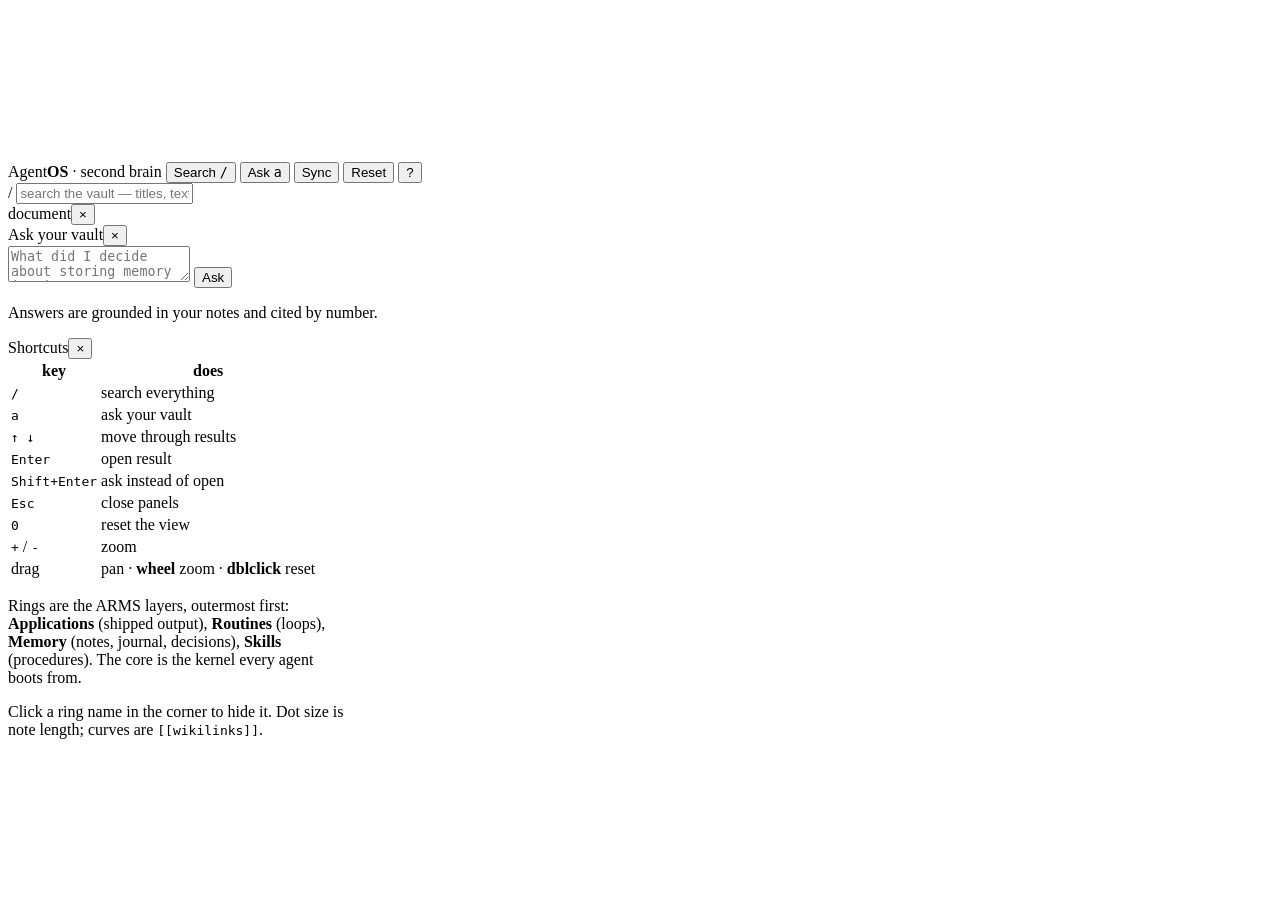
==== server/static/index.html @ 0b745b4d "Make AgentOS harness-agnostic; add a visual second brain Two changes that belong together: the OS st" ====
<!doctype html>
<html lang="en">
<head>
<meta charset="utf-8">
<meta name="viewport" content="width=device-width,initial-scale=1,maximum-scale=1">
<meta name="robots" content="noindex,nofollow">
<title>AgentOS — Second Brain</title>
<link rel="stylesheet" href="/static/css/app.css">
<link rel="icon" href="data:image/svg+xml,<svg xmlns='http://www.w3.org/2000/svg' viewBox='0 0 32 32'><circle cx='16' cy='16' r='7' fill='%23ff8a3d'/><circle cx='16' cy='16' r='13' fill='none' stroke='%23b06cff' stroke-width='1.5' stroke-dasharray='2 3'/></svg>">
</head>
<body>

<canvas id="stage"></canvas>

<div class="topbar">
  <span class="brand"><i class="mark"></i>Agent<b>OS</b>&nbsp;· second brain</span>
  <span class="status" id="status"></span>
  <span class="spacer"></span>
  <button class="btn" data-act="search">Search <kbd>/</kbd></button>
  <button class="btn" data-act="ask">Ask <kbd>a</kbd></button>
  <button class="btn" data-act="sync" title="git pull + reindex">Sync</button>
  <button class="btn" data-act="reset" title="Reset view (0 / double-click)">Reset</button>
  <button class="btn" data-act="help">?</button>
</div>

<div class="legend" id="legend"></div>
<div class="banner" id="banner"></div>
<div class="tooltip" id="tip"></div>
<div class="toast" id="toast"></div>

<!-- command palette -->
<section class="panel" id="palette">
  <div class="inputrow">
    <span class="slash">/</span>
    <input id="q" placeholder="search the vault — titles, text, meaning…"
           autocomplete="off" spellcheck="false">
    <span class="hint" id="pal-hint"></span>
  </div>
  <div class="hits" id="hits"></div>
</section>

<!-- document preview -->
<section class="panel" id="doc">
  <header><span id="doc-title">document</span><button class="x">&times;</button></header>
  <div class="body" id="doc-body"></div>
</section>

<!-- ask / RAG -->
<section class="panel" id="ask">
  <header><span>Ask your vault</span><button class="x">&times;</button></header>
  <div class="askrow">
    <textarea id="ask-q" placeholder="What did I decide about storing memory in git?"
              spellcheck="false"></textarea>
    <button class="btn" data-act="send" title="Ctrl/Cmd + Enter">Ask</button>
  </div>
  <div class="body">
    <div class="answer md" id="ask-answer">
      <p class="empty">Answers are grounded in your notes and cited by number.</p>
    </div>
    <div class="sources" id="ask-sources"></div>
  </div>
</section>

<!-- help -->
<section class="panel" id="help" style="top:62px;right:18px;width:min(340px,88vw)">
  <header><span>Shortcuts</span><button class="x">&times;</button></header>
  <div class="body">
    <div class="md">
      <table>
        <tr><th>key</th><th>does</th></tr>
        <tr><td><code>/</code></td><td>search everything</td></tr>
        <tr><td><code>a</code></td><td>ask your vault</td></tr>
        <tr><td><code>↑ ↓</code></td><td>move through results</td></tr>
        <tr><td><code>Enter</code></td><td>open result</td></tr>
        <tr><td><code>Shift+Enter</code></td><td>ask instead of open</td></tr>
        <tr><td><code>Esc</code></td><td>close panels</td></tr>
        <tr><td><code>0</code></td><td>reset the view</td></tr>
        <tr><td><code>+</code> / <code>-</code></td><td>zoom</td></tr>
        <tr><td>drag</td><td>pan · <b>wheel</b> zoom · <b>dblclick</b> reset</td></tr>
      </table>
      <p>Rings are the ARMS layers, outermost first: <b>Applications</b> (shipped
      output), <b>Routines</b> (loops), <b>Memory</b> (notes, journal, decisions),
      <b>Skills</b> (procedures). The core is the kernel every agent boots from.</p>
      <p>Click a ring name in the corner to hide it. Dot size is note length;
      curves are <code>[[wikilinks]]</code>.</p>
    </div>
  </div>
</section>

<script type="module" src="/static/js/app.js"></script>
<noscript><p style="padding:2rem">This visualisation needs JavaScript. The static
dashboard at <code>docs/index.html</code> is the no-JS fallback.</p></noscript>
</body>
</html>
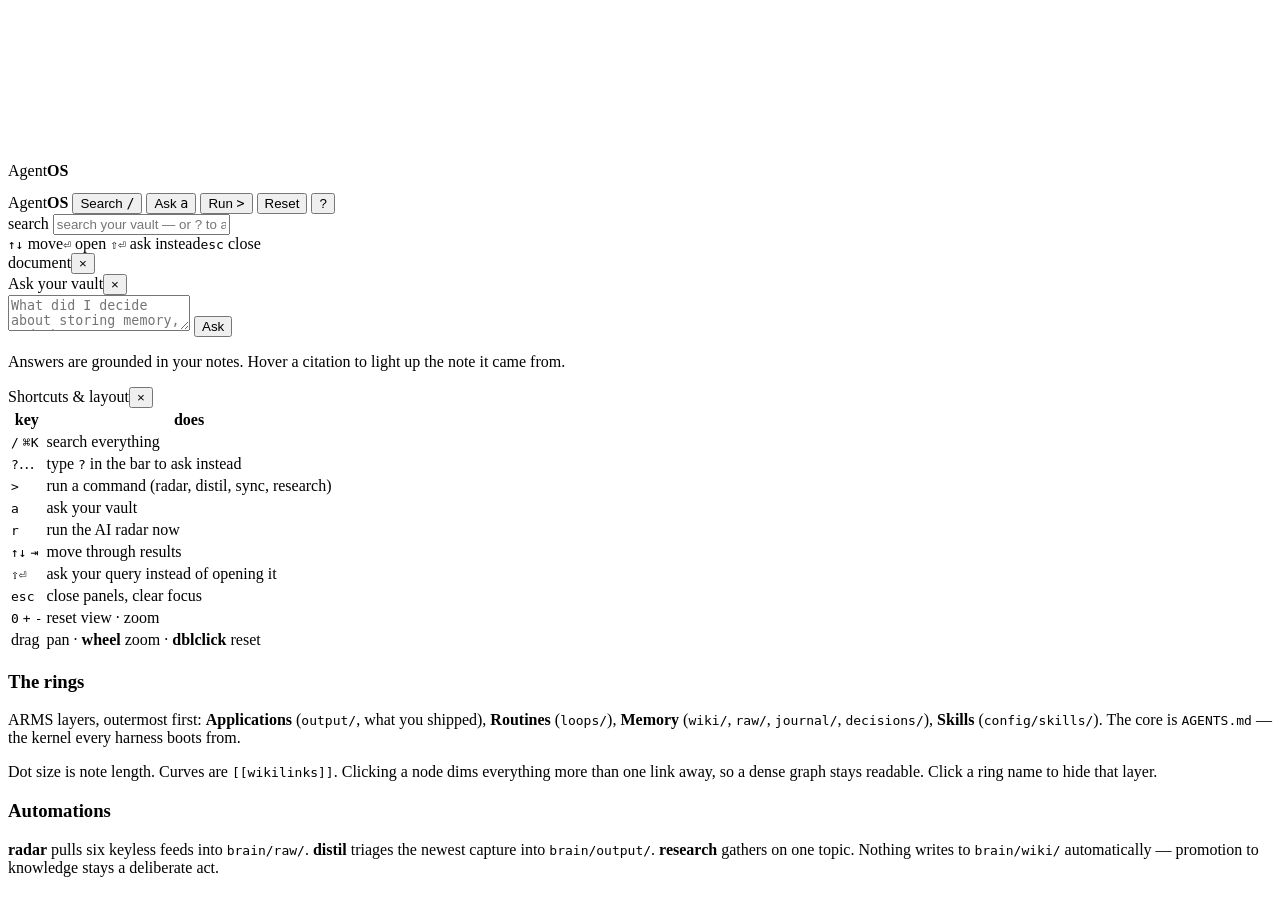
==== commit 43a81f66: "Add research automations, a taste skill, method notes, and a Jarvis-grade UI ## Automations (automat" ====
--- a/server/static/index.html
+++ b/server/static/index.html
@@ -12,15 +12,22 @@
 
 <canvas id="stage"></canvas>
 
+<!-- boot overlay: real telemetry, not a fake progress bar -->
+<div id="boot">
+  <div class="core"><i></i><i></i><i></i><b></b></div>
+  <div class="name">Agent<b>OS</b></div>
+  <pre id="boot-log"></pre>
+</div>
+
 <div class="topbar">
-  <span class="brand"><i class="mark"></i>Agent<b>OS</b>&nbsp;· second brain</span>
+  <span class="brand"><i class="mark"></i>Agent<b>OS</b></span>
   <span class="status" id="status"></span>
   <span class="spacer"></span>
   <button class="btn" data-act="search">Search <kbd>/</kbd></button>
   <button class="btn" data-act="ask">Ask <kbd>a</kbd></button>
-  <button class="btn" data-act="sync" title="git pull + reindex">Sync</button>
-  <button class="btn" data-act="reset" title="Reset view (0 / double-click)">Reset</button>
-  <button class="btn" data-act="help">?</button>
+  <button class="btn" data-act="cmd">Run <kbd>&gt;</kbd></button>
+  <button class="btn ghost" data-act="reset" title="Reset view">Reset</button>
+  <button class="btn ghost" data-act="help">?</button>
 </div>
 
 <div class="legend" id="legend"></div>
@@ -28,61 +35,74 @@
 <div class="tooltip" id="tip"></div>
 <div class="toast" id="toast"></div>
 
-<!-- command palette -->
+<!-- one input: search, ? to ask, > to run -->
 <section class="panel" id="palette">
   <div class="inputrow">
-    <span class="slash">/</span>
-    <input id="q" placeholder="search the vault — titles, text, meaning…"
+    <span class="slash" id="pal-mode">search</span>
+    <input id="q" placeholder="search your vault — or ? to ask, &gt; to run a command"
            autocomplete="off" spellcheck="false">
     <span class="hint" id="pal-hint"></span>
   </div>
   <div class="hits" id="hits"></div>
+  <div class="palfoot">
+    <span><kbd>↑↓</kbd> move</span><span><kbd>⏎</kbd> open</span>
+    <span><kbd>⇧⏎</kbd> ask instead</span><span><kbd>esc</kbd> close</span>
+  </div>
 </section>
 
-<!-- document preview -->
 <section class="panel" id="doc">
-  <header><span id="doc-title">document</span><button class="x">&times;</button></header>
+  <header><span id="doc-title">document</span><button class="x" title="close">&times;</button></header>
   <div class="body" id="doc-body"></div>
 </section>
 
-<!-- ask / RAG -->
 <section class="panel" id="ask">
-  <header><span>Ask your vault</span><button class="x">&times;</button></header>
+  <header><span>Ask your vault</span><button class="x" title="close">&times;</button></header>
   <div class="askrow">
-    <textarea id="ask-q" placeholder="What did I decide about storing memory in git?"
-              spellcheck="false"></textarea>
-    <button class="btn" data-act="send" title="Ctrl/Cmd + Enter">Ask</button>
+    <textarea id="ask-q" rows="2" spellcheck="false"
+      placeholder="What did I decide about storing memory, and why?"></textarea>
+    <button class="btn solid" data-act="send" title="Ctrl/Cmd + Enter">Ask</button>
   </div>
   <div class="body">
     <div class="answer md" id="ask-answer">
-      <p class="empty">Answers are grounded in your notes and cited by number.</p>
+      <p class="empty">Answers are grounded in your notes.
+        Hover a citation to light up the note it came from.</p>
     </div>
     <div class="sources" id="ask-sources"></div>
   </div>
 </section>
 
-<!-- help -->
-<section class="panel" id="help" style="top:62px;right:18px;width:min(340px,88vw)">
-  <header><span>Shortcuts</span><button class="x">&times;</button></header>
+<section class="panel" id="help">
+  <header><span>Shortcuts &amp; layout</span><button class="x">&times;</button></header>
   <div class="body">
     <div class="md">
       <table>
         <tr><th>key</th><th>does</th></tr>
-        <tr><td><code>/</code></td><td>search everything</td></tr>
+        <tr><td><code>/</code> <code>⌘K</code></td><td>search everything</td></tr>
+        <tr><td><code>?</code>…</td><td>type <code>?</code> in the bar to ask instead</td></tr>
+        <tr><td><code>&gt;</code></td><td>run a command (radar, distil, sync, research)</td></tr>
         <tr><td><code>a</code></td><td>ask your vault</td></tr>
-        <tr><td><code>↑ ↓</code></td><td>move through results</td></tr>
-        <tr><td><code>Enter</code></td><td>open result</td></tr>
-        <tr><td><code>Shift+Enter</code></td><td>ask instead of open</td></tr>
-        <tr><td><code>Esc</code></td><td>close panels</td></tr>
-        <tr><td><code>0</code></td><td>reset the view</td></tr>
-        <tr><td><code>+</code> / <code>-</code></td><td>zoom</td></tr>
+        <tr><td><code>r</code></td><td>run the AI radar now</td></tr>
+        <tr><td><code>↑↓</code> <code>⇥</code></td><td>move through results</td></tr>
+        <tr><td><code>⇧⏎</code></td><td>ask your query instead of opening it</td></tr>
+        <tr><td><code>esc</code></td><td>close panels, clear focus</td></tr>
+        <tr><td><code>0</code> <code>+</code> <code>-</code></td><td>reset view · zoom</td></tr>
         <tr><td>drag</td><td>pan · <b>wheel</b> zoom · <b>dblclick</b> reset</td></tr>
       </table>
-      <p>Rings are the ARMS layers, outermost first: <b>Applications</b> (shipped
-      output), <b>Routines</b> (loops), <b>Memory</b> (notes, journal, decisions),
-      <b>Skills</b> (procedures). The core is the kernel every agent boots from.</p>
-      <p>Click a ring name in the corner to hide it. Dot size is note length;
-      curves are <code>[[wikilinks]]</code>.</p>
+      <h3>The rings</h3>
+      <p>ARMS layers, outermost first: <b>Applications</b> (<code>output/</code>,
+      what you shipped), <b>Routines</b> (<code>loops/</code>), <b>Memory</b>
+      (<code>wiki/</code>, <code>raw/</code>, <code>journal/</code>,
+      <code>decisions/</code>), <b>Skills</b> (<code>config/skills/</code>). The
+      core is <code>AGENTS.md</code> — the kernel every harness boots from.</p>
+      <p>Dot size is note length. Curves are <code>[[wikilinks]]</code>. Clicking a
+      node dims everything more than one link away, so a dense graph stays
+      readable. Click a ring name to hide that layer.</p>
+      <h3>Automations</h3>
+      <p><b>radar</b> pulls six keyless feeds into <code>brain/raw/</code>.
+      <b>distil</b> triages the newest capture into <code>brain/output/</code>.
+      <b>research</b> gathers on one topic. Nothing writes to
+      <code>brain/wiki/</code> automatically — promotion to knowledge stays a
+      deliberate act.</p>
     </div>
   </div>
 </section>
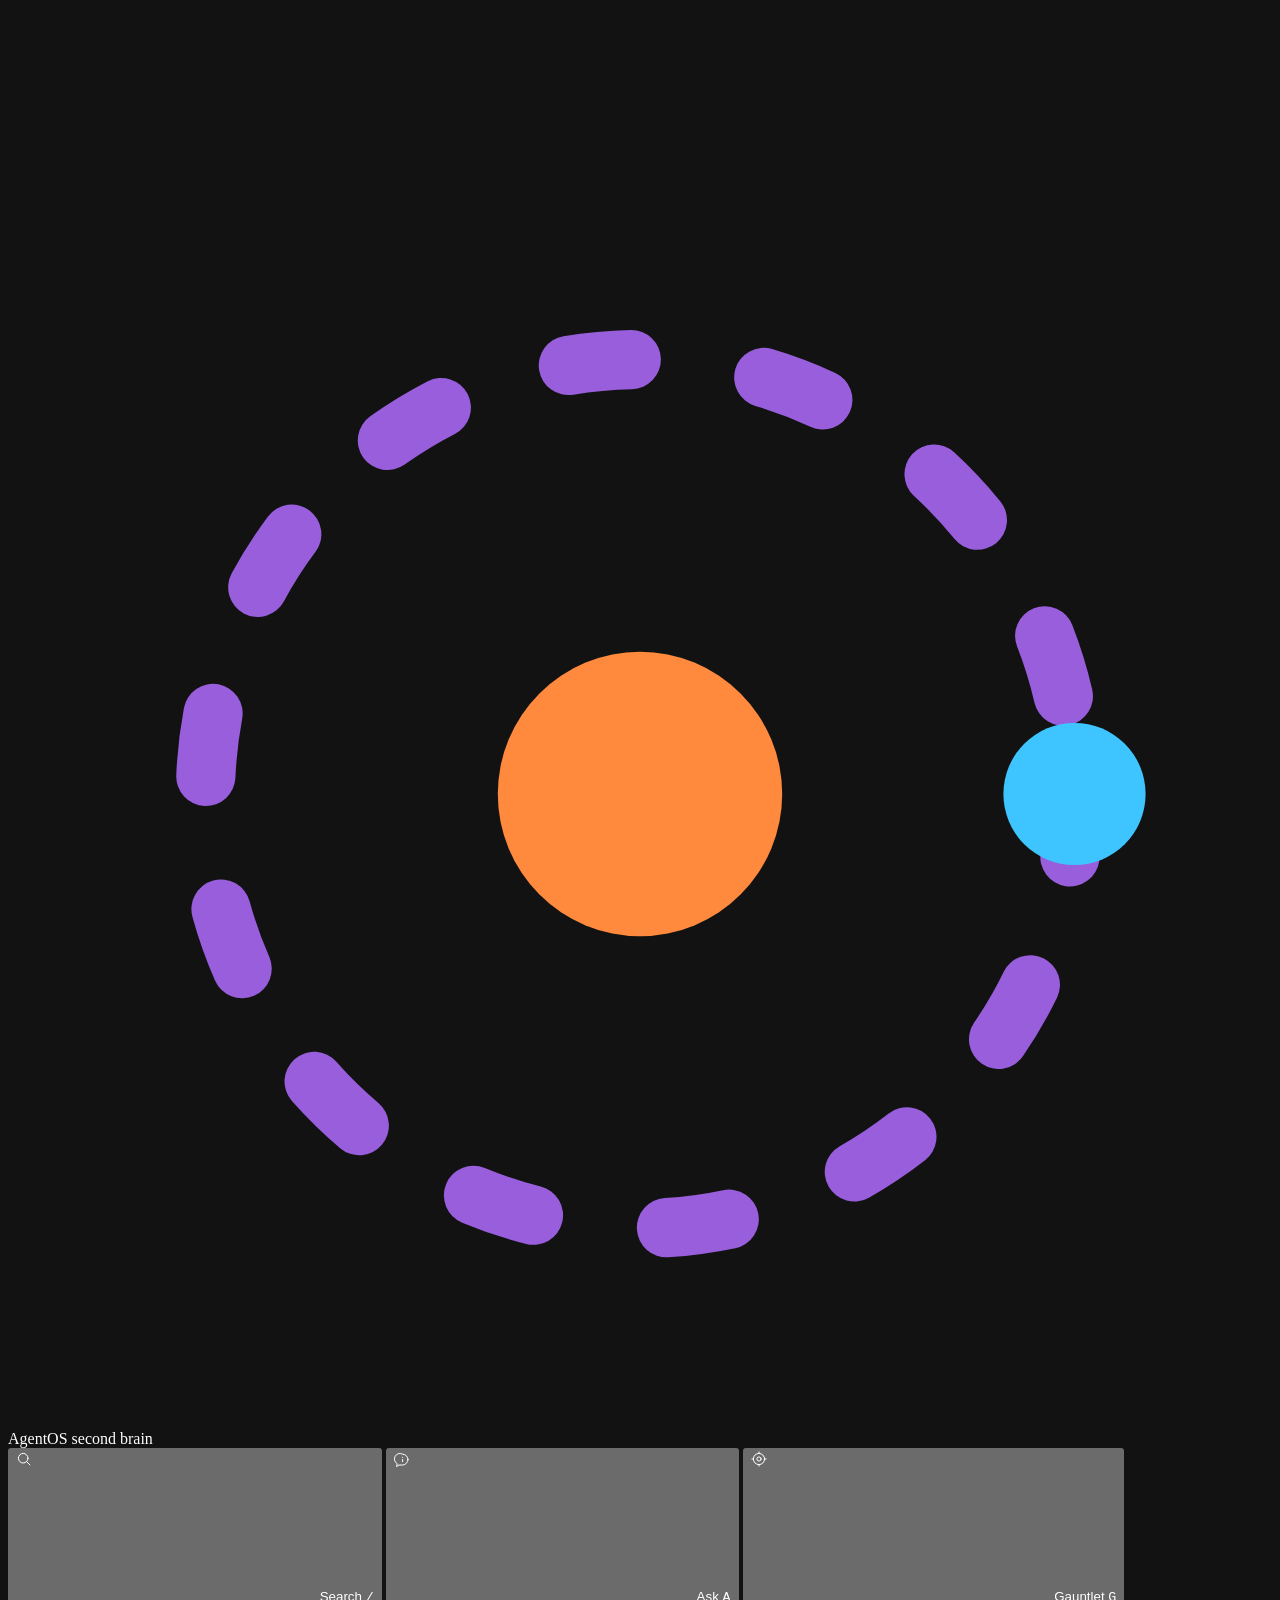
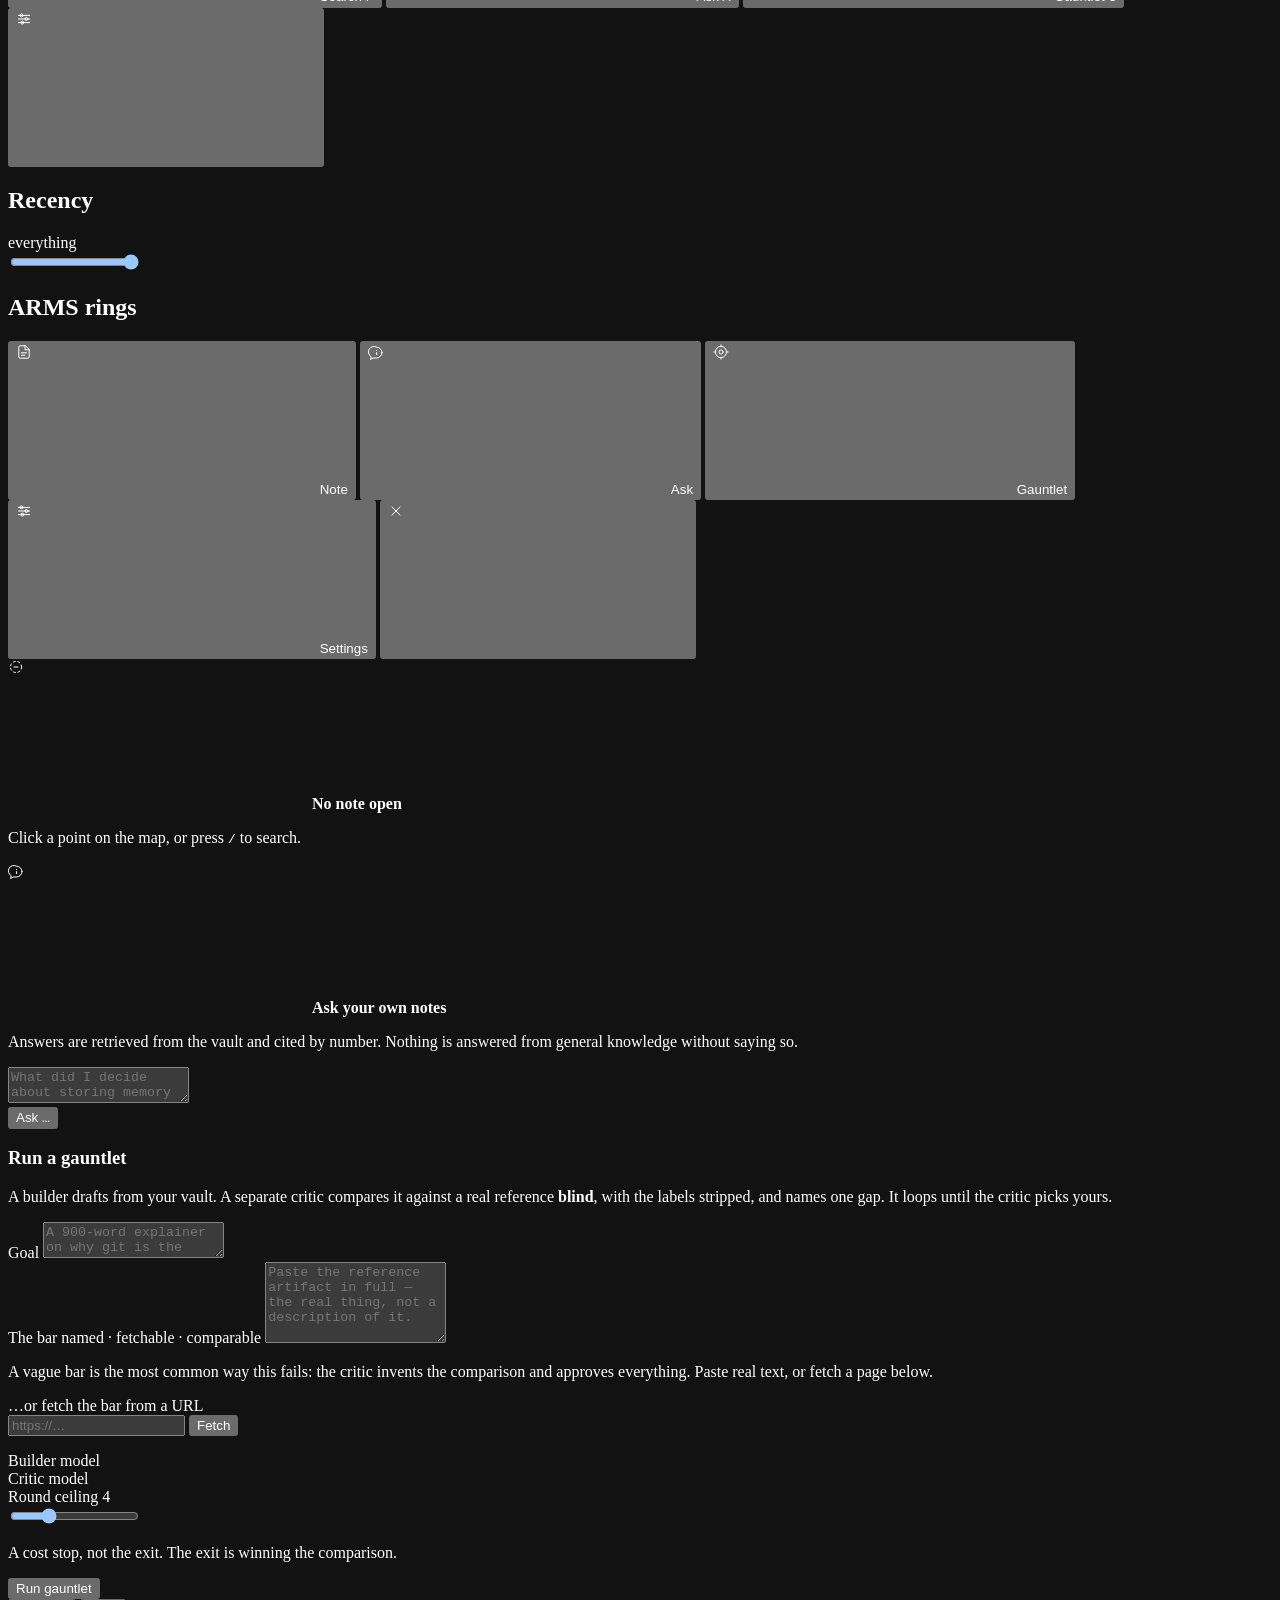
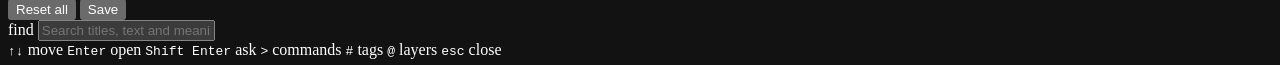
==== commit 9d306564: "Credential auth, live model routing, a gauntlet loop, and a rebuilt UI Replaces Google OAuth with a " ====
--- a/server/static/index.html
+++ b/server/static/index.html
@@ -2,113 +2,316 @@
 <html lang="en">
 <head>
 <meta charset="utf-8">
-<meta name="viewport" content="width=device-width,initial-scale=1,maximum-scale=1">
+<meta name="viewport" content="width=device-width,initial-scale=1,viewport-fit=cover">
 <meta name="robots" content="noindex,nofollow">
-<title>AgentOS — Second Brain</title>
+<meta name="color-scheme" content="dark">
+<title>AgentOS — second brain</title>
 <link rel="stylesheet" href="/static/css/app.css">
-<link rel="icon" href="data:image/svg+xml,<svg xmlns='http://www.w3.org/2000/svg' viewBox='0 0 32 32'><circle cx='16' cy='16' r='7' fill='%23ff8a3d'/><circle cx='16' cy='16' r='13' fill='none' stroke='%23b06cff' stroke-width='1.5' stroke-dasharray='2 3'/></svg>">
+<link rel="icon" href="/static/favicon.svg">
+<link rel="preload" href="/static/fonts/space-grotesk-latin.woff2" as="font"
+      type="font/woff2" crossorigin>
 </head>
 <body>
 
-<canvas id="stage"></canvas>
-
-<!-- boot overlay: real telemetry, not a fake progress bar -->
-<div id="boot">
-  <div class="core"><i></i><i></i><i></i><b></b></div>
-  <div class="name">Agent<b>OS</b></div>
-  <pre id="boot-log"></pre>
-</div>
-
-<div class="topbar">
-  <span class="brand"><i class="mark"></i>Agent<b>OS</b></span>
-  <span class="status" id="status"></span>
-  <span class="spacer"></span>
-  <button class="btn" data-act="search">Search <kbd>/</kbd></button>
-  <button class="btn" data-act="ask">Ask <kbd>a</kbd></button>
-  <button class="btn" data-act="cmd">Run <kbd>&gt;</kbd></button>
-  <button class="btn ghost" data-act="reset" title="Reset view">Reset</button>
-  <button class="btn ghost" data-act="help">?</button>
-</div>
-
-<div class="legend" id="legend"></div>
-<div class="banner" id="banner"></div>
-<div class="tooltip" id="tip"></div>
-<div class="toast" id="toast"></div>
-
-<!-- one input: search, ? to ask, > to run -->
-<section class="panel" id="palette">
-  <div class="inputrow">
-    <span class="slash" id="pal-mode">search</span>
-    <input id="q" placeholder="search your vault — or ? to ask, &gt; to run a command"
-           autocomplete="off" spellcheck="false">
-    <span class="hint" id="pal-hint"></span>
-  </div>
-  <div class="hits" id="hits"></div>
-  <div class="palfoot">
-    <span><kbd>↑↓</kbd> move</span><span><kbd>⏎</kbd> open</span>
-    <span><kbd>⇧⏎</kbd> ask instead</span><span><kbd>esc</kbd> close</span>
+<!-- Icons are authored SVG in one consistent 1.5px stroke, never emoji or a
+     unicode glyph standing in for a drawn mark. -->
+<svg class="sprite" width="0" height="0" aria-hidden="true" focusable="false">
+  <defs>
+    <g id="i-search" fill="none" stroke="currentColor" stroke-linecap="round">
+      <circle cx="7.2" cy="7.2" r="4.8"/><path d="M10.8 10.8 14 14"/></g>
+    <g id="i-ask" fill="none" stroke="currentColor" stroke-linecap="round"
+       stroke-linejoin="round">
+      <path d="M14 8.6A5.4 5.4 0 0 1 8.6 14H5l-2.4 1.6.6-2.9A5.4 5.4 0 0 1 8.6 3.2 5.4 5.4 0 0 1 14 8.6Z"/>
+      <path d="M8.6 6.4v.1M8.6 8.6v2"/></g>
+    <g id="i-gauntlet" fill="none" stroke="currentColor" stroke-linecap="round"
+       stroke-linejoin="round">
+      <circle cx="8" cy="8" r="5.6"/><circle cx="8" cy="8" r="2.1"/>
+      <path d="M8 .9v1.5M8 13.6v1.5M.9 8h1.5M13.6 8h1.5"/></g>
+    <g id="i-settings" fill="none" stroke="currentColor" stroke-linecap="round">
+      <path d="M2.4 4.4h11.2M2.4 8h11.2M2.4 11.6h11.2"/>
+      <circle cx="5.6" cy="4.4" r="1.5" fill="var(--bg-1)"/>
+      <circle cx="10.4" cy="8" r="1.5" fill="var(--bg-1)"/>
+      <circle cx="6.4" cy="11.6" r="1.5" fill="var(--bg-1)"/></g>
+    <g id="i-doc" fill="none" stroke="currentColor" stroke-linecap="round"
+       stroke-linejoin="round">
+      <path d="M9 1.8H4.2A1.4 1.4 0 0 0 2.8 3.2v9.6a1.4 1.4 0 0 0 1.4 1.4h7.6a1.4 1.4 0 0 0 1.4-1.4V5.8Z"/>
+      <path d="M9 1.8v4h4.2M5.4 8.8h5.2M5.4 11.2h3.4"/></g>
+    <g id="i-sync" fill="none" stroke="currentColor" stroke-linecap="round"
+       stroke-linejoin="round">
+      <path d="M14 8a6 6 0 1 1-1.9-4.4"/><path d="M14 2.4V6h-3.6"/></g>
+    <g id="i-reset" fill="none" stroke="currentColor" stroke-linecap="round">
+      <circle cx="8" cy="8" r="5.4"/><path d="M8 1.6v2.2M8 12.2v2.2M1.6 8h2.2M12.2 8h2.2"/></g>
+    <g id="i-x" fill="none" stroke="currentColor" stroke-linecap="round">
+      <path d="M4 4l8 8M12 4l-8 8"/></g>
+    <g id="i-copy" fill="none" stroke="currentColor" stroke-linecap="round"
+       stroke-linejoin="round">
+      <rect x="5.6" y="5.6" width="8" height="8" rx="1.3"/>
+      <path d="M10.4 5.6V3.7a1.3 1.3 0 0 0-1.3-1.3H3.7a1.3 1.3 0 0 0-1.3 1.3v5.4a1.3 1.3 0 0 0 1.3 1.3h1.9"/></g>
+    <g id="i-external" fill="none" stroke="currentColor" stroke-linecap="round"
+       stroke-linejoin="round">
+      <path d="M12.6 9.4v3.2a1.4 1.4 0 0 1-1.4 1.4H3.4A1.4 1.4 0 0 1 2 12.6V4.8a1.4 1.4 0 0 1 1.4-1.4h3.2"/>
+      <path d="M10 2h4v4M14 2 7.6 8.4"/></g>
+    <g id="i-warn" fill="none" stroke="currentColor" stroke-linecap="round"
+       stroke-linejoin="round">
+      <path d="M8 2.2 14.4 13.4H1.6L8 2.2Z"/><path d="M8 6.4v3M8 11.6v.1"/></g>
+    <g id="i-check" fill="none" stroke="currentColor" stroke-linecap="round"
+       stroke-linejoin="round"><path d="M2.8 8.4 6.2 11.8 13.2 4.8"/></g>
+    <g id="i-alert" fill="none" stroke="currentColor" stroke-linecap="round">
+      <circle cx="8" cy="8" r="6"/><path d="M8 4.8v3.6M8 11v.1"/></g>
+    <g id="i-empty" fill="none" stroke="currentColor" stroke-linecap="round"
+       stroke-linejoin="round">
+      <circle cx="8" cy="8" r="5.6" stroke-dasharray="2 2.6"/>
+      <path d="M6 8h4"/></g>
+    <g id="i-logout" fill="none" stroke="currentColor" stroke-linecap="round"
+       stroke-linejoin="round">
+      <path d="M6 14H3.4A1.4 1.4 0 0 1 2 12.6V3.4A1.4 1.4 0 0 1 3.4 2H6"/>
+      <path d="M10.6 11 13.6 8l-3-3M13.6 8H6"/></g>
+  </defs>
+</svg>
+
+<canvas id="stage" aria-label="Vault map. Use the search palette for a list view."></canvas>
+
+<header class="topbar">
+  <span class="brand">
+    <svg class="mark" viewBox="0 0 32 32" aria-hidden="true">
+      <circle cx="16" cy="16" r="11" fill="none" stroke="#b06cff" stroke-width="1.5"
+              stroke-dasharray="1.6 3.4" stroke-linecap="round" opacity=".85"/>
+      <circle cx="16" cy="16" r="3.6" fill="#ff8a3d"/>
+      <circle cx="27" cy="16" r="1.8" fill="#3ec5ff"/>
+    </svg>
+    AgentOS <span>second brain</span>
+  </span>
+
+  <div class="telemetry" id="telemetry" aria-live="polite"></div>
+  <div class="grow"></div>
+
+  <button class="btn" data-act="palette">
+    <svg class="i" aria-hidden="true"><use href="#i-search"/></svg>
+    <span class="lbl">Search</span> <kbd>/</kbd>
+  </button>
+  <button class="btn" data-act="ask">
+    <svg class="i" aria-hidden="true"><use href="#i-ask"/></svg>
+    <span class="lbl">Ask</span> <kbd>A</kbd>
+  </button>
+  <button class="btn" data-act="gauntlet">
+    <svg class="i" aria-hidden="true"><use href="#i-gauntlet"/></svg>
+    <span class="lbl">Gauntlet</span> <kbd>G</kbd>
+  </button>
+  <button class="btn btn-icon" data-act="settings" title="Settings (,)"
+          aria-label="Settings">
+    <svg class="i" aria-hidden="true"><use href="#i-settings"/></svg>
+  </button>
+</header>
+
+<aside class="rail">
+  <section class="rail-block" id="filter-block" hidden>
+    <h2 class="rail-title">Filter</h2>
+    <div class="chips" id="filter-chips"></div>
+  </section>
+
+  <section class="rail-block">
+    <h2 class="rail-title">Recency</h2>
+    <div class="scrub">
+      <div class="scrub-row">
+        <span id="scrub-label">everything</span><b id="scrub-count"></b>
+      </div>
+      <input type="range" id="scrub" min="0" max="100" value="100" step="1"
+             aria-label="Hide notes older than">
+    </div>
+  </section>
+
+  <section class="rail-block">
+    <h2 class="rail-title">ARMS rings</h2>
+    <div class="rings" id="rings"></div>
+  </section>
+</aside>
+
+<!-- One dock, four views. Reading a note, asking a question, running a gauntlet
+     and changing a model are all "inspect the system", so they share a surface
+     and a position you learn once. -->
+<section class="dock" id="dock" aria-label="Inspector">
+  <div class="dock-grip" id="dock-grip" role="separator"
+       aria-label="Resize inspector"></div>
+
+  <nav class="dock-tabs" role="tablist">
+    <button class="tab" role="tab" data-tab="doc" aria-selected="false">
+      <svg class="i" aria-hidden="true"><use href="#i-doc"/></svg> Note
+    </button>
+    <button class="tab" role="tab" data-tab="ask" aria-selected="false">
+      <svg class="i" aria-hidden="true"><use href="#i-ask"/></svg> Ask
+    </button>
+    <button class="tab" role="tab" data-tab="gauntlet" aria-selected="false">
+      <svg class="i" aria-hidden="true"><use href="#i-gauntlet"/></svg> Gauntlet
+    </button>
+    <button class="tab" role="tab" data-tab="settings" aria-selected="false">
+      <svg class="i" aria-hidden="true"><use href="#i-settings"/></svg> Settings
+    </button>
+    <button class="btn btn-ghost btn-icon dock-close" data-act="close-dock"
+            aria-label="Close inspector" title="Close (Esc)">
+      <svg class="i" aria-hidden="true"><use href="#i-x"/></svg>
+    </button>
+  </nav>
+
+  <!-- note -->
+  <div class="view" id="view-doc" role="tabpanel">
+    <div class="view-body" id="doc-body">
+      <div class="empty">
+        <svg class="i" aria-hidden="true"><use href="#i-empty"/></svg>
+        <b>No note open</b>
+        <p>Click a point on the map, or press <kbd>/</kbd> to search.</p>
+      </div>
+    </div>
+  </div>
+
+  <!-- ask -->
+  <div class="view" id="view-ask" role="tabpanel">
+    <div class="view-body">
+      <div class="answer md" id="ask-answer">
+        <div class="empty">
+          <svg class="i" aria-hidden="true"><use href="#i-ask"/></svg>
+          <b>Ask your own notes</b>
+          <p>Answers are retrieved from the vault and cited by number. Nothing is
+          answered from general knowledge without saying so.</p>
+        </div>
+      </div>
+      <div class="sources" id="ask-sources"></div>
+    </div>
+    <div class="view-foot">
+      <div class="composer">
+        <textarea id="ask-q" rows="2" spellcheck="false"
+          placeholder="What did I decide about storing memory in git?"></textarea>
+        <div class="composer-row">
+          <div class="combo grow" id="ask-model-combo"></div>
+          <button class="btn btn-primary" data-act="ask-send" id="ask-send">
+            Ask <kbd data-kbd="send">…</kbd>
+          </button>
+        </div>
+      </div>
+    </div>
+  </div>
+
+  <!-- gauntlet -->
+  <div class="view" id="view-gauntlet" role="tabpanel">
+    <div class="view-body" id="gauntlet-body">
+      <div class="gauntlet-setup">
+        <div>
+          <h3>Run a gauntlet</h3>
+          <p>A builder drafts from your vault. A separate critic compares it
+          against a real reference <b>blind</b>, with the labels stripped, and
+          names one gap. It loops until the critic picks yours.</p>
+        </div>
+
+        <div class="field">
+          <label for="g-goal">Goal</label>
+          <textarea id="g-goal" rows="2" spellcheck="false"
+            placeholder="A 900-word explainer on why git is the right disk for agent memory"></textarea>
+        </div>
+
+        <div class="field">
+          <label for="g-bar">The bar
+            <span class="src-tag">named · fetchable · comparable</span></label>
+          <textarea id="g-bar" rows="5" spellcheck="false"
+            placeholder="Paste the reference artifact in full — the real thing, not a description of it."></textarea>
+          <p class="hint">A vague bar is the most common way this fails: the critic
+          invents the comparison and approves everything. Paste real text, or fetch
+          a page below.</p>
+        </div>
+
+        <div class="field">
+          <label for="g-url">…or fetch the bar from a URL</label>
+          <div class="composer-row">
+            <input type="url" id="g-url" class="grow mono"
+                   placeholder="https://…" spellcheck="false">
+            <button class="btn" data-act="fetch-bar" id="g-fetch">Fetch</button>
+          </div>
+          <p class="hint" id="g-bar-status"></p>
+        </div>
+
+        <div class="two-up">
+          <div class="field">
+            <label for="g-builder">Builder model</label>
+            <div class="combo" id="g-builder-combo"></div>
+          </div>
+          <div class="field">
+            <label for="g-critic">Critic model</label>
+            <div class="combo" id="g-critic-combo"></div>
+          </div>
+        </div>
+
+        <div class="field">
+          <label for="g-rounds">Round ceiling
+            <output id="g-rounds-out">4</output></label>
+          <div class="slider-row">
+            <input type="range" id="g-rounds" min="1" max="12" step="1" value="4">
+          </div>
+          <p class="hint">A cost stop, not the exit. The exit is winning the
+          comparison.</p>
+        </div>
+      </div>
+
+      <div class="rounds" id="g-rounds-log"></div>
+    </div>
+    <div class="view-foot">
+      <div class="composer-row">
+        <span class="phase grow" id="g-phase"></span>
+        <button class="btn" data-act="gauntlet-stop" id="g-stop" hidden>Stop</button>
+        <button class="btn btn-primary" data-act="gauntlet-run" id="g-run">
+          Run gauntlet
+        </button>
+      </div>
+    </div>
+  </div>
+
+  <!-- settings -->
+  <div class="view" id="view-settings" role="tabpanel">
+    <div class="view-body" id="settings-body">
+      <div class="skel"><i></i><i></i><i></i><i></i></div>
+    </div>
+    <div class="view-foot">
+      <div class="composer-row">
+        <span class="grow" id="settings-status"></span>
+        <button class="btn btn-danger btn-sm" data-act="settings-reset">
+          Reset all
+        </button>
+        <button class="btn btn-primary" data-act="settings-save" id="settings-save">
+          Save
+        </button>
+      </div>
+    </div>
   </div>
 </section>
 
-<section class="panel" id="doc">
-  <header><span id="doc-title">document</span><button class="x" title="close">&times;</button></header>
-  <div class="body" id="doc-body"></div>
+<!-- command palette -->
+<section class="palette" id="palette" role="dialog" aria-modal="true"
+         aria-label="Command palette">
+  <div class="palette-input">
+    <span class="mode" id="pal-mode">find</span>
+    <input id="pal-q" autocomplete="off" spellcheck="false" autocapitalize="none"
+           placeholder="Search titles, text and meaning…">
+    <span class="count" id="pal-count"></span>
+  </div>
+  <div class="hits" id="pal-hits"></div>
+  <div class="palette-foot">
+    <span><kbd>↑</kbd><kbd>↓</kbd> move</span>
+    <span><kbd>Enter</kbd> open</span>
+    <span><kbd>Shift Enter</kbd> ask</span>
+    <span><kbd>&gt;</kbd> commands</span>
+    <span><kbd>#</kbd> tags</span>
+    <span><kbd>@</kbd> layers</span>
+    <span><kbd>esc</kbd> close</span>
+  </div>
 </section>
 
-<section class="panel" id="ask">
-  <header><span>Ask your vault</span><button class="x" title="close">&times;</button></header>
-  <div class="askrow">
-    <textarea id="ask-q" rows="2" spellcheck="false"
-      placeholder="What did I decide about storing memory, and why?"></textarea>
-    <button class="btn solid" data-act="send" title="Ctrl/Cmd + Enter">Ask</button>
-  </div>
-  <div class="body">
-    <div class="answer md" id="ask-answer">
-      <p class="empty">Answers are grounded in your notes.
-        Hover a citation to light up the note it came from.</p>
-    </div>
-    <div class="sources" id="ask-sources"></div>
-  </div>
-</section>
-
-<section class="panel" id="help">
-  <header><span>Shortcuts &amp; layout</span><button class="x">&times;</button></header>
-  <div class="body">
-    <div class="md">
-      <table>
-        <tr><th>key</th><th>does</th></tr>
-        <tr><td><code>/</code> <code>⌘K</code></td><td>search everything</td></tr>
-        <tr><td><code>?</code>…</td><td>type <code>?</code> in the bar to ask instead</td></tr>
-        <tr><td><code>&gt;</code></td><td>run a command (radar, distil, sync, research)</td></tr>
-        <tr><td><code>a</code></td><td>ask your vault</td></tr>
-        <tr><td><code>r</code></td><td>run the AI radar now</td></tr>
-        <tr><td><code>↑↓</code> <code>⇥</code></td><td>move through results</td></tr>
-        <tr><td><code>⇧⏎</code></td><td>ask your query instead of opening it</td></tr>
-        <tr><td><code>esc</code></td><td>close panels, clear focus</td></tr>
-        <tr><td><code>0</code> <code>+</code> <code>-</code></td><td>reset view · zoom</td></tr>
-        <tr><td>drag</td><td>pan · <b>wheel</b> zoom · <b>dblclick</b> reset</td></tr>
-      </table>
-      <h3>The rings</h3>
-      <p>ARMS layers, outermost first: <b>Applications</b> (<code>output/</code>,
-      what you shipped), <b>Routines</b> (<code>loops/</code>), <b>Memory</b>
-      (<code>wiki/</code>, <code>raw/</code>, <code>journal/</code>,
-      <code>decisions/</code>), <b>Skills</b> (<code>config/skills/</code>). The
-      core is <code>AGENTS.md</code> — the kernel every harness boots from.</p>
-      <p>Dot size is note length. Curves are <code>[[wikilinks]]</code>. Clicking a
-      node dims everything more than one link away, so a dense graph stays
-      readable. Click a ring name to hide that layer.</p>
-      <h3>Automations</h3>
-      <p><b>radar</b> pulls six keyless feeds into <code>brain/raw/</code>.
-      <b>distil</b> triages the newest capture into <code>brain/output/</code>.
-      <b>research</b> gathers on one topic. Nothing writes to
-      <code>brain/wiki/</code> automatically — promotion to knowledge stays a
-      deliberate act.</p>
-    </div>
-  </div>
-</section>
+<div class="tip" id="tip" role="tooltip" aria-hidden="true"></div>
+<div class="notices" id="notices"></div>
+<div class="toast-stack" id="toasts" aria-live="polite"></div>
 
 <script type="module" src="/static/js/app.js"></script>
-<noscript><p style="padding:2rem">This visualisation needs JavaScript. The static
-dashboard at <code>docs/index.html</code> is the no-JS fallback.</p></noscript>
+<noscript>
+  <div class="notices"><div class="notice">
+    This map needs JavaScript. The static dashboard at <code>docs/index.html</code>
+    is the no-JS fallback.
+  </div></div>
+</noscript>
 </body>
 </html>
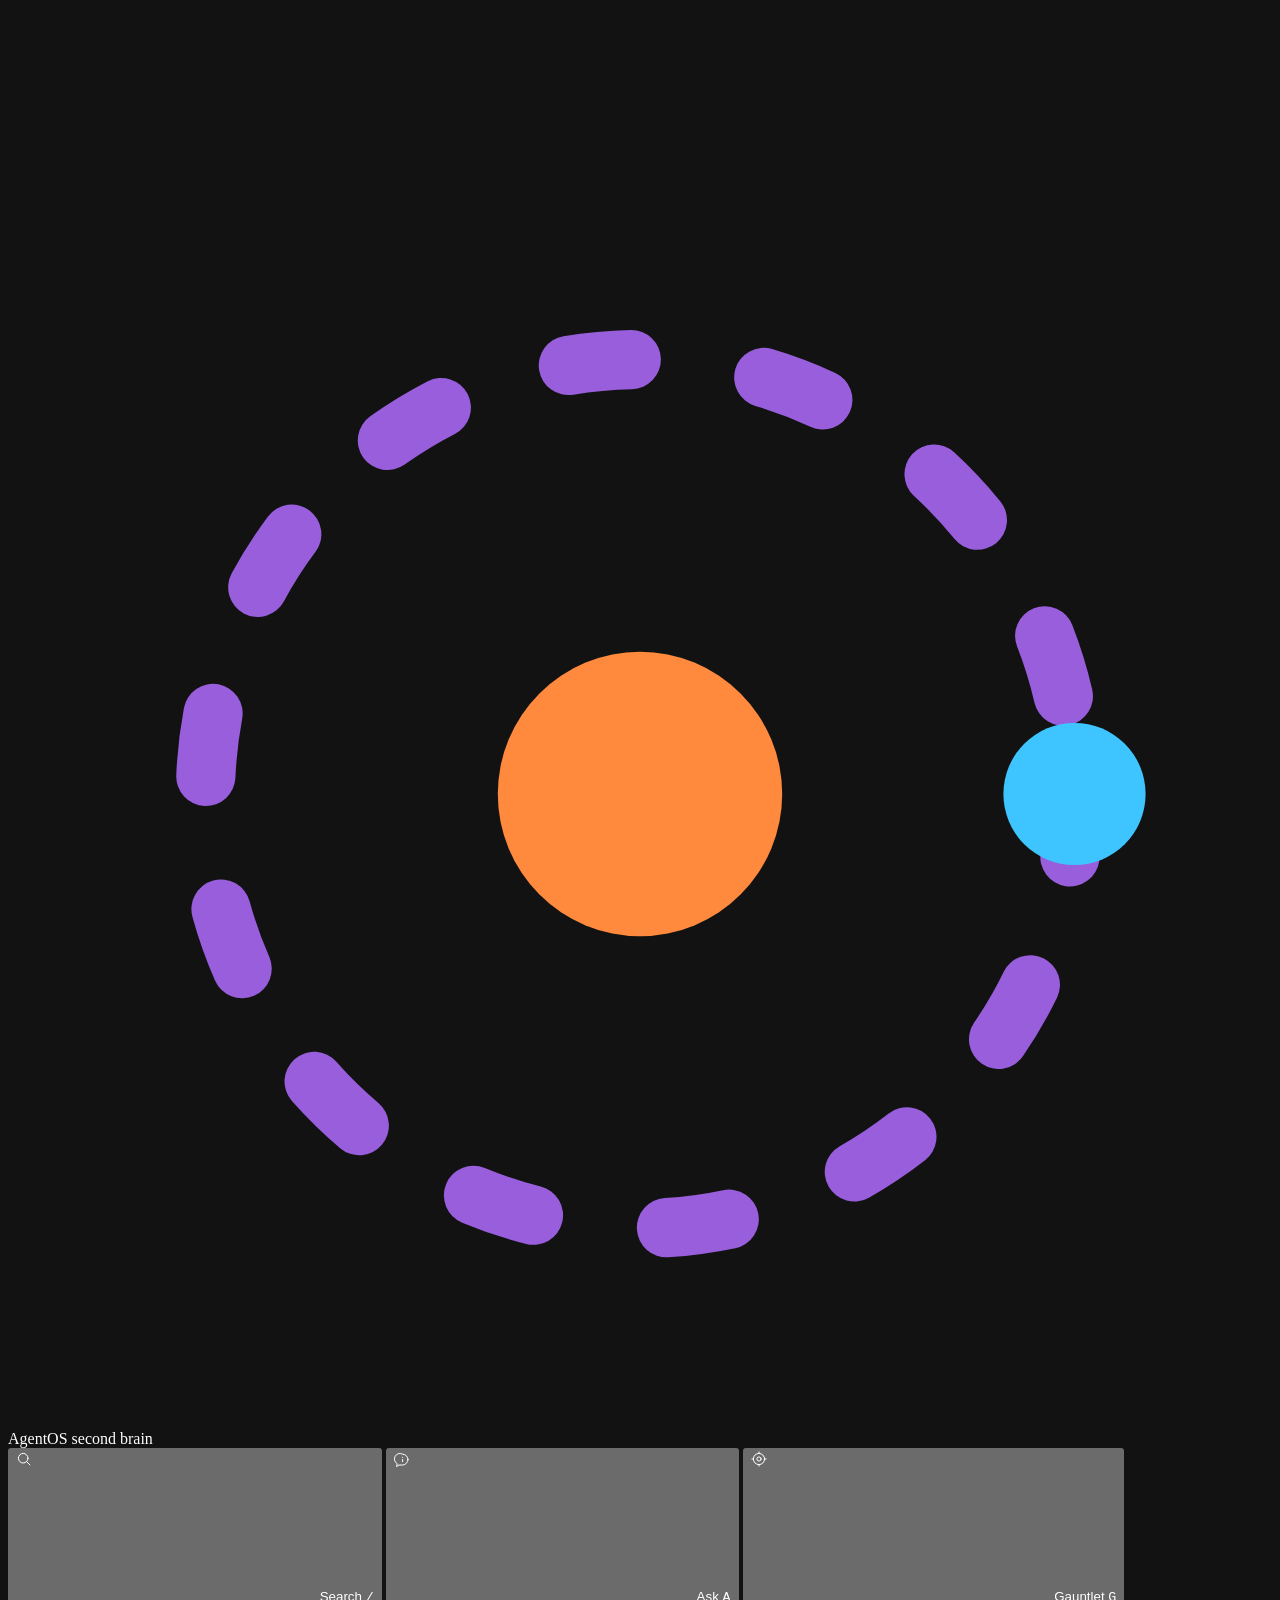
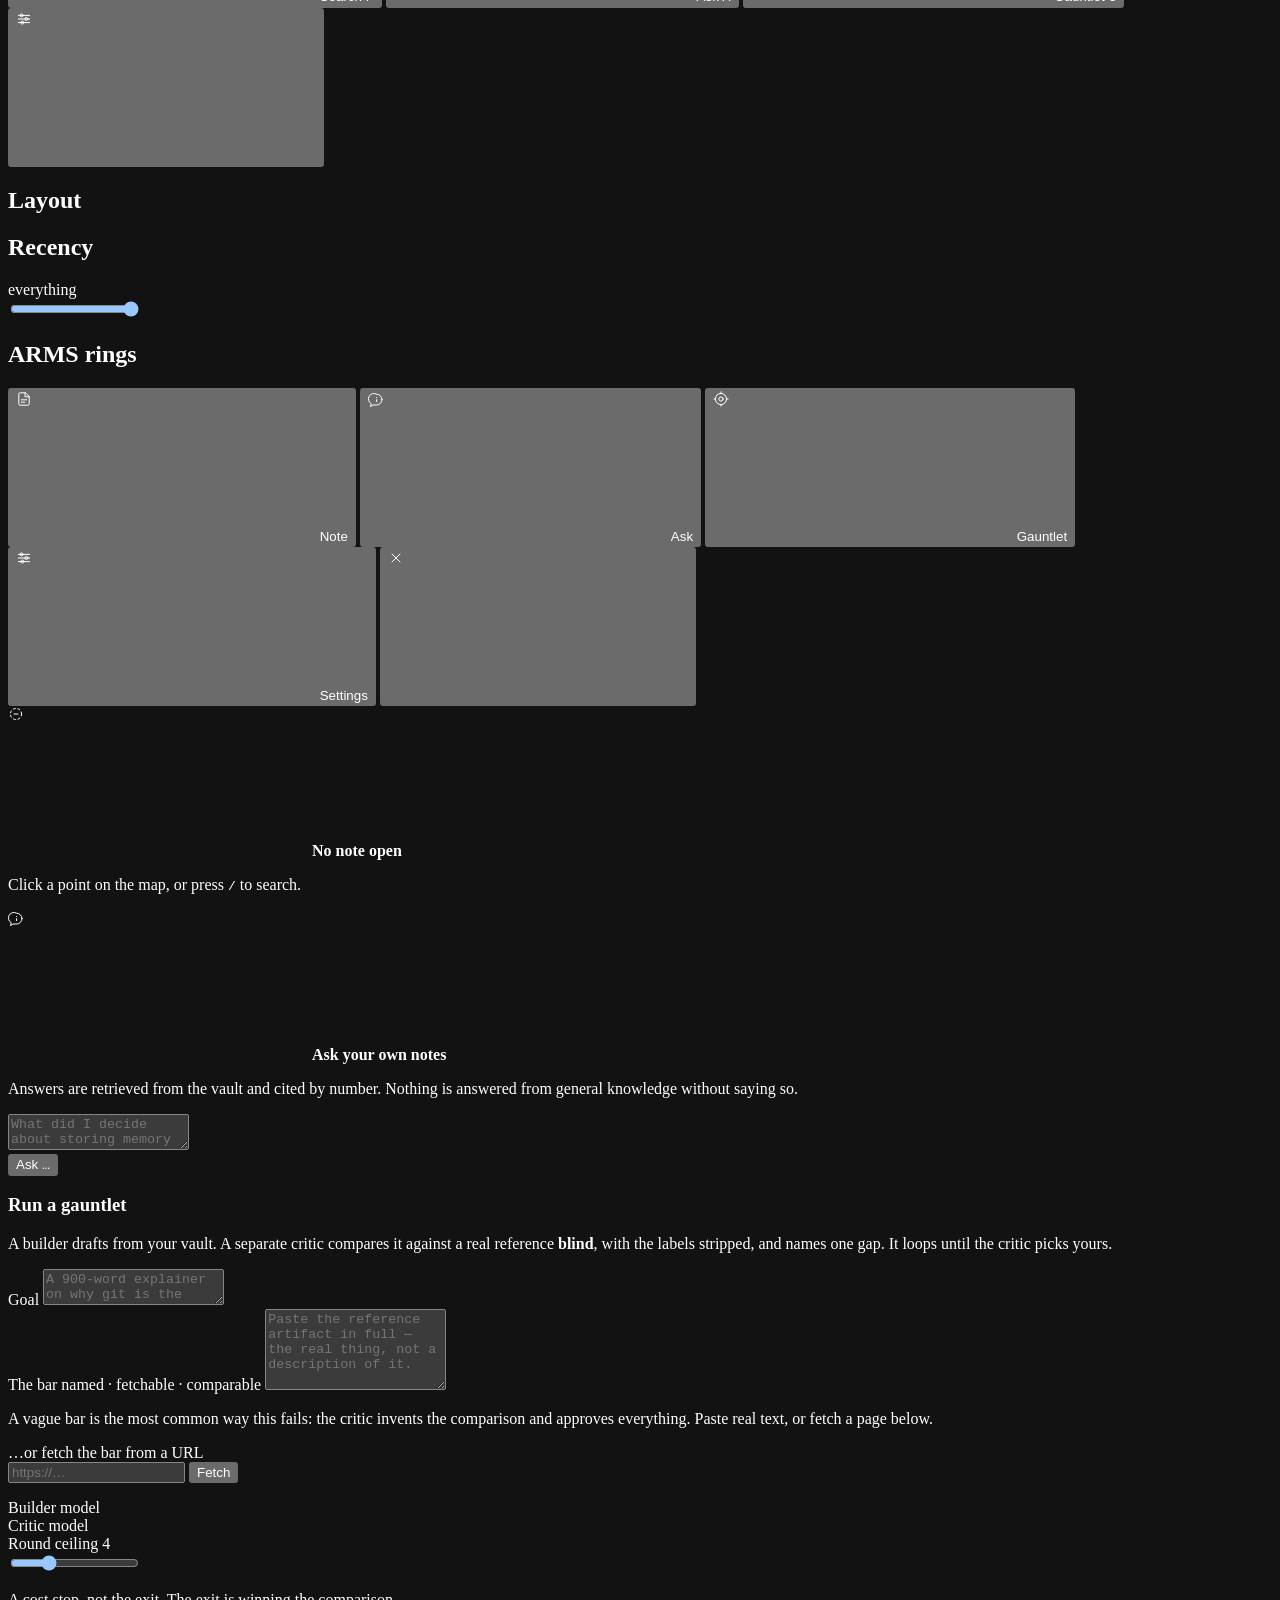
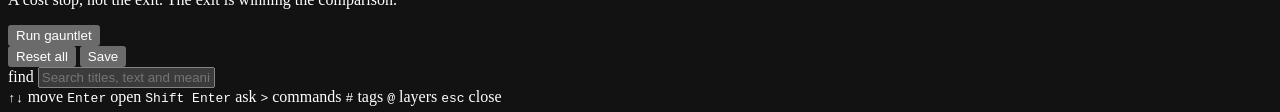
==== commit f3145e64: "Four ways to arrange the map, and a line that follows the search The map had exactly one shape: conc" ====
--- a/server/static/index.html
+++ b/server/static/index.html
@@ -66,6 +66,30 @@
        stroke-linejoin="round">
       <path d="M6 14H3.4A1.4 1.4 0 0 1 2 12.6V3.4A1.4 1.4 0 0 1 3.4 2H6"/>
       <path d="M10.6 11 13.6 8l-3-3M13.6 8H6"/></g>
+
+    <!-- Layout glyphs. Each one is a miniature of the arrangement it selects, so
+         the control shows the outcome instead of naming it. -->
+    <g id="i-lay-rings" fill="none" stroke="currentColor">
+      <circle cx="8" cy="8" r="6"/><circle cx="8" cy="8" r="2.6"/>
+      <circle cx="8" cy="2" r="1.15" fill="currentColor" stroke="none"/>
+      <circle cx="10.6" cy="9.9" r="1.15" fill="currentColor" stroke="none"/></g>
+    <g id="i-lay-rank" fill="none" stroke="currentColor" stroke-linecap="round">
+      <path d="M2 8h12" opacity=".45"/>
+      <circle cx="3.3" cy="8" r="2.4" fill="currentColor" stroke="none"/>
+      <circle cx="8.2" cy="8" r="1.7" fill="currentColor" stroke="none"/>
+      <circle cx="12.7" cy="8" r="1.05" fill="currentColor" stroke="none"/></g>
+    <g id="i-lay-grid" fill="currentColor" stroke="none">
+      <circle cx="4" cy="4" r="1.3"/><circle cx="8" cy="4" r="1.3"/>
+      <circle cx="12" cy="4" r="1.3"/><circle cx="4" cy="8" r="1.3"/>
+      <circle cx="8" cy="8" r="1.3"/><circle cx="12" cy="8" r="1.3"/>
+      <circle cx="4" cy="12" r="1.3"/><circle cx="8" cy="12" r="1.3"/>
+      <circle cx="12" cy="12" r="1.3"/></g>
+    <g id="i-lay-timeline" fill="none" stroke="currentColor" stroke-linecap="round">
+      <path d="M2 13.4h12" opacity=".45"/>
+      <circle cx="3.6" cy="10.4" r="1.3" fill="currentColor" stroke="none"/>
+      <circle cx="7" cy="6.4" r="1.3" fill="currentColor" stroke="none"/>
+      <circle cx="10.2" cy="9.2" r="1.3" fill="currentColor" stroke="none"/>
+      <circle cx="13.2" cy="3.6" r="1.3" fill="currentColor" stroke="none"/></g>
   </defs>
 </svg>
 
@@ -109,6 +133,14 @@
     <div class="chips" id="filter-chips"></div>
   </section>
 
+  <!-- Layout first: it changes what the map means, where everything below it
+       only changes what the map contains. -->
+  <section class="rail-block">
+    <h2 class="rail-title">Layout</h2>
+    <div class="layouts" id="layouts" role="group" aria-label="Map layout"></div>
+    <p class="layout-hint" id="layout-hint"></p>
+  </section>
+
   <section class="rail-block">
     <h2 class="rail-title">Recency</h2>
     <div class="scrub">
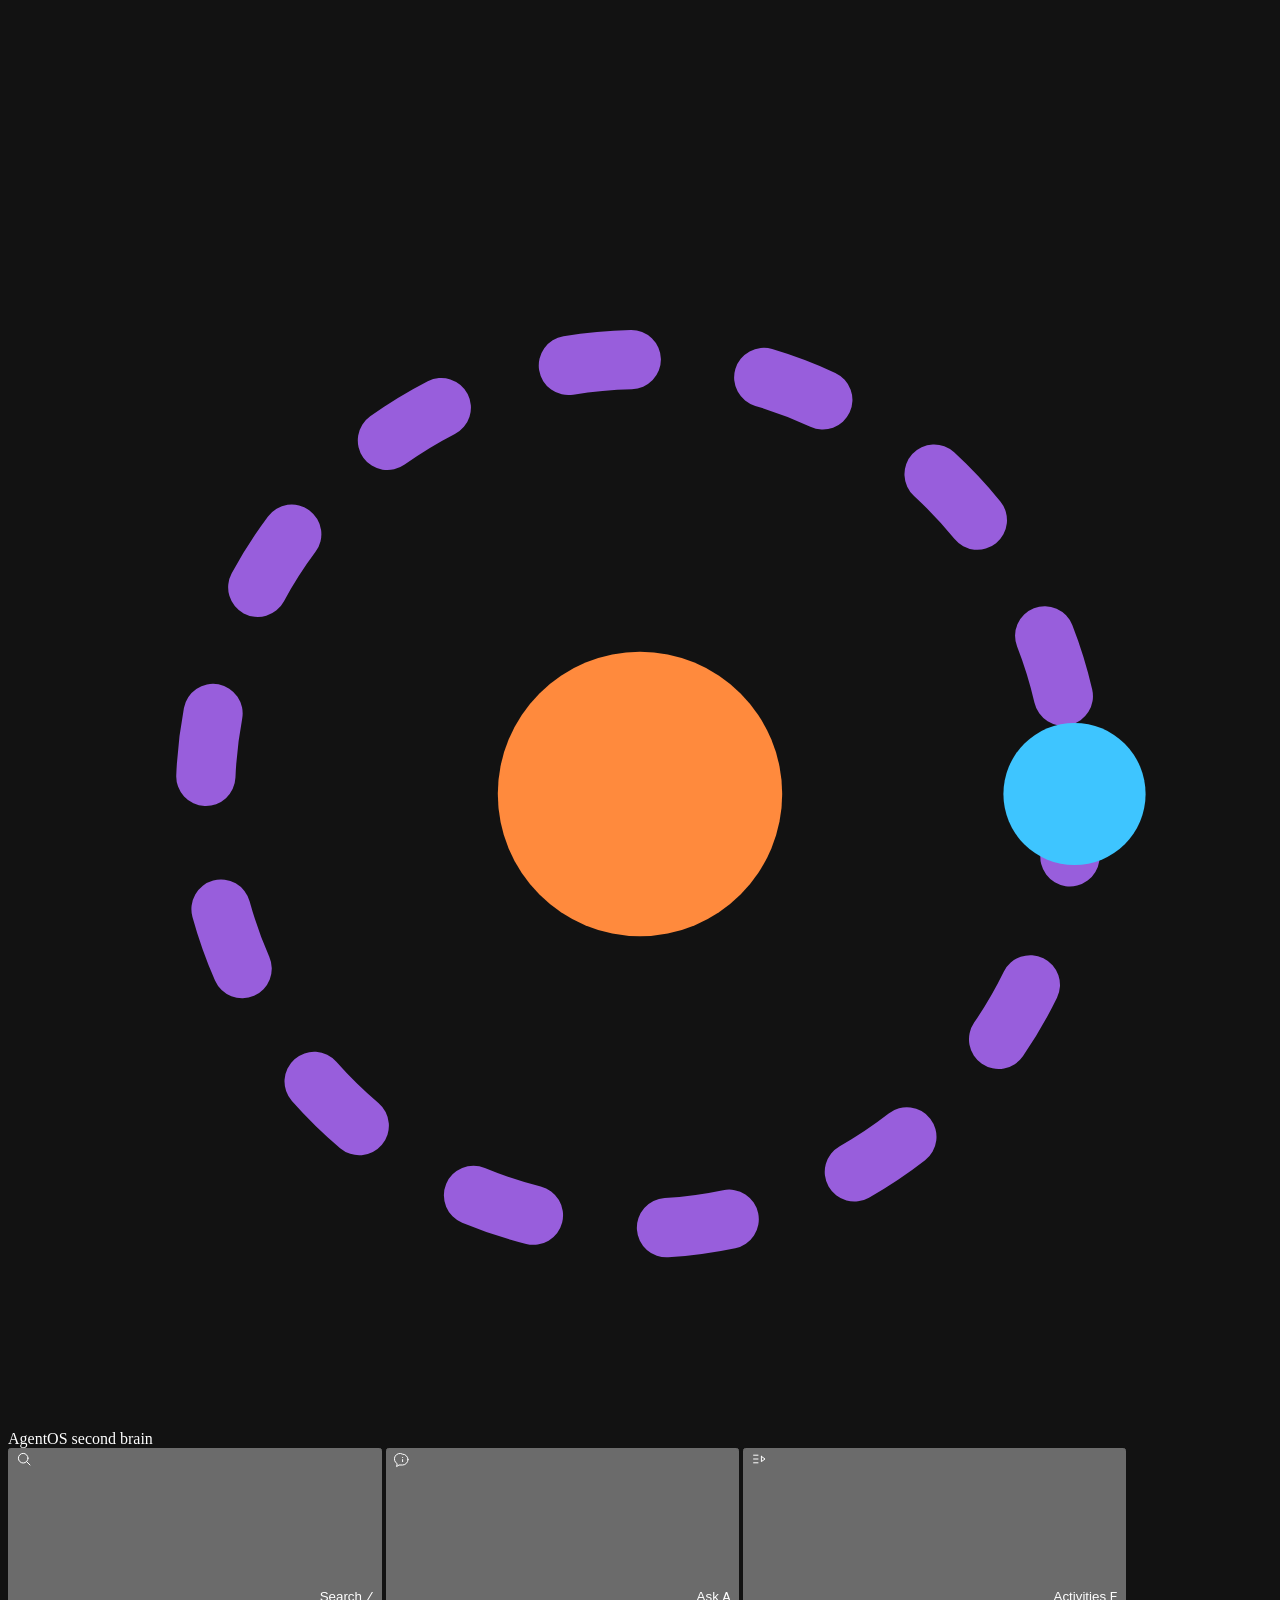
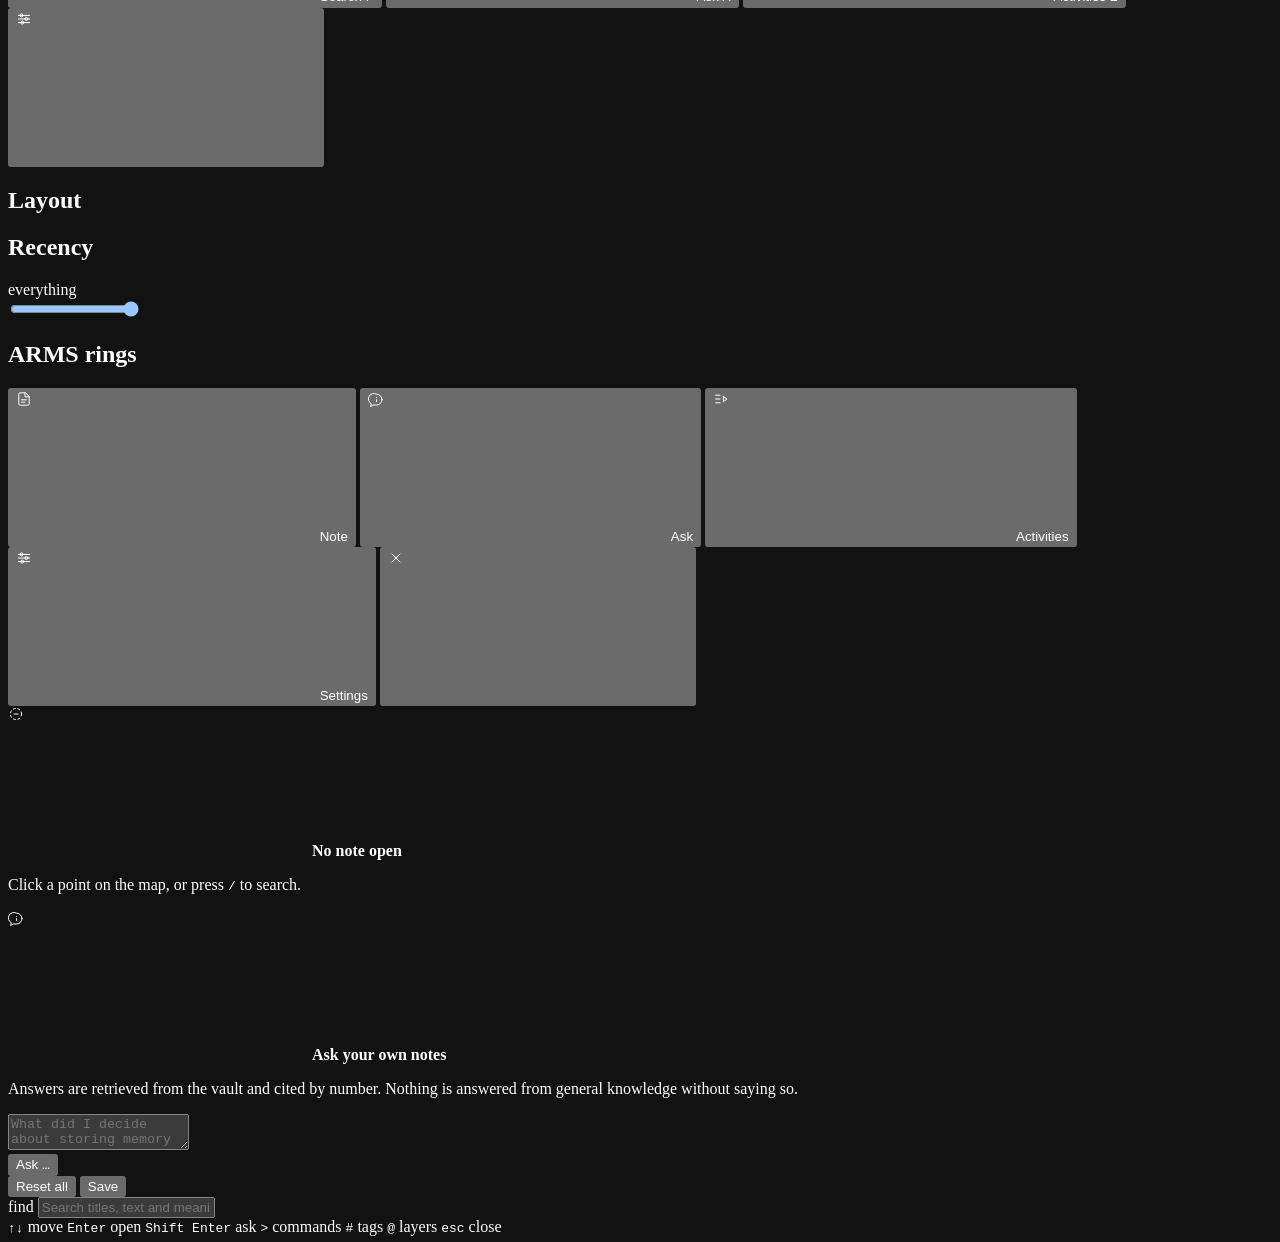
==== commit 9170c0ab: "Replace the gauntlet loop with activities you can press The gauntlet was a good idea with no user. I" ====
--- a/server/static/index.html
+++ b/server/static/index.html
@@ -23,10 +23,15 @@
        stroke-linejoin="round">
       <path d="M14 8.6A5.4 5.4 0 0 1 8.6 14H5l-2.4 1.6.6-2.9A5.4 5.4 0 0 1 8.6 3.2 5.4 5.4 0 0 1 14 8.6Z"/>
       <path d="M8.6 6.4v.1M8.6 8.6v2"/></g>
-    <g id="i-gauntlet" fill="none" stroke="currentColor" stroke-linecap="round"
-       stroke-linejoin="round">
-      <circle cx="8" cy="8" r="5.6"/><circle cx="8" cy="8" r="2.1"/>
-      <path d="M8 .9v1.5M8 13.6v1.5M.9 8h1.5M13.6 8h1.5"/></g>
+    <!-- A list on the left, a play on the right: a roster of runnable things,
+         which is what the panel is. -->
+    <g id="i-activities" fill="none" stroke="currentColor" stroke-linecap="round"
+       stroke-linejoin="round">
+      <path d="M2.6 4.2h4.4M2.6 8h4.4M2.6 11.8h4.4"/>
+      <path d="M10.4 5.4 14 8l-3.6 2.6V5.4Z"/></g>
+    <g id="i-run" fill="none" stroke="currentColor" stroke-linecap="round"
+       stroke-linejoin="round">
+      <circle cx="8" cy="8" r="5.9"/><path d="M6.6 5.4 10.8 8l-4.2 2.6V5.4Z"/></g>
     <g id="i-settings" fill="none" stroke="currentColor" stroke-linecap="round">
       <path d="M2.4 4.4h11.2M2.4 8h11.2M2.4 11.6h11.2"/>
       <circle cx="5.6" cy="4.4" r="1.5" fill="var(--bg-1)"/>
@@ -117,9 +122,9 @@
     <svg class="i" aria-hidden="true"><use href="#i-ask"/></svg>
     <span class="lbl">Ask</span> <kbd>A</kbd>
   </button>
-  <button class="btn" data-act="gauntlet">
-    <svg class="i" aria-hidden="true"><use href="#i-gauntlet"/></svg>
-    <span class="lbl">Gauntlet</span> <kbd>G</kbd>
+  <button class="btn" data-act="activities">
+    <svg class="i" aria-hidden="true"><use href="#i-activities"/></svg>
+    <span class="lbl">Activities</span> <kbd>E</kbd>
   </button>
   <button class="btn btn-icon" data-act="settings" title="Settings (,)"
           aria-label="Settings">
@@ -158,7 +163,7 @@
   </section>
 </aside>
 
-<!-- One dock, four views. Reading a note, asking a question, running a gauntlet
+<!-- One dock, four views. Reading a note, asking a question, running an activity
      and changing a model are all "inspect the system", so they share a surface
      and a position you learn once. -->
 <section class="dock" id="dock" aria-label="Inspector">
@@ -172,8 +177,8 @@
     <button class="tab" role="tab" data-tab="ask" aria-selected="false">
       <svg class="i" aria-hidden="true"><use href="#i-ask"/></svg> Ask
     </button>
-    <button class="tab" role="tab" data-tab="gauntlet" aria-selected="false">
-      <svg class="i" aria-hidden="true"><use href="#i-gauntlet"/></svg> Gauntlet
+    <button class="tab" role="tab" data-tab="activities" aria-selected="false">
+      <svg class="i" aria-hidden="true"><use href="#i-activities"/></svg> Activities
     </button>
     <button class="tab" role="tab" data-tab="settings" aria-selected="false">
       <svg class="i" aria-hidden="true"><use href="#i-settings"/></svg> Settings
@@ -222,74 +227,15 @@
     </div>
   </div>
 
-  <!-- gauntlet -->
-  <div class="view" id="view-gauntlet" role="tabpanel">
-    <div class="view-body" id="gauntlet-body">
-      <div class="gauntlet-setup">
-        <div>
-          <h3>Run a gauntlet</h3>
-          <p>A builder drafts from your vault. A separate critic compares it
-          against a real reference <b>blind</b>, with the labels stripped, and
-          names one gap. It loops until the critic picks yours.</p>
-        </div>
-
-        <div class="field">
-          <label for="g-goal">Goal</label>
-          <textarea id="g-goal" rows="2" spellcheck="false"
-            placeholder="A 900-word explainer on why git is the right disk for agent memory"></textarea>
-        </div>
-
-        <div class="field">
-          <label for="g-bar">The bar
-            <span class="src-tag">named · fetchable · comparable</span></label>
-          <textarea id="g-bar" rows="5" spellcheck="false"
-            placeholder="Paste the reference artifact in full — the real thing, not a description of it."></textarea>
-          <p class="hint">A vague bar is the most common way this fails: the critic
-          invents the comparison and approves everything. Paste real text, or fetch
-          a page below.</p>
-        </div>
-
-        <div class="field">
-          <label for="g-url">…or fetch the bar from a URL</label>
-          <div class="composer-row">
-            <input type="url" id="g-url" class="grow mono"
-                   placeholder="https://…" spellcheck="false">
-            <button class="btn" data-act="fetch-bar" id="g-fetch">Fetch</button>
-          </div>
-          <p class="hint" id="g-bar-status"></p>
-        </div>
-
-        <div class="two-up">
-          <div class="field">
-            <label for="g-builder">Builder model</label>
-            <div class="combo" id="g-builder-combo"></div>
-          </div>
-          <div class="field">
-            <label for="g-critic">Critic model</label>
-            <div class="combo" id="g-critic-combo"></div>
-          </div>
-        </div>
-
-        <div class="field">
-          <label for="g-rounds">Round ceiling
-            <output id="g-rounds-out">4</output></label>
-          <div class="slider-row">
-            <input type="range" id="g-rounds" min="1" max="12" step="1" value="4">
-          </div>
-          <p class="hint">A cost stop, not the exit. The exit is winning the
-          comparison.</p>
-        </div>
-      </div>
-
-      <div class="rounds" id="g-rounds-log"></div>
+  <!-- activities -->
+  <div class="view" id="view-activities" role="tabpanel">
+    <div class="view-body" id="activities-body">
+      <div class="skel"><i></i><i></i><i></i></div>
     </div>
     <div class="view-foot">
       <div class="composer-row">
-        <span class="phase grow" id="g-phase"></span>
-        <button class="btn" data-act="gauntlet-stop" id="g-stop" hidden>Stop</button>
-        <button class="btn btn-primary" data-act="gauntlet-run" id="g-run">
-          Run gauntlet
-        </button>
+        <span class="phase grow" id="act-phase"></span>
+        <button class="btn" data-act="activity-stop" id="act-stop" hidden>Stop</button>
       </div>
     </div>
   </div>
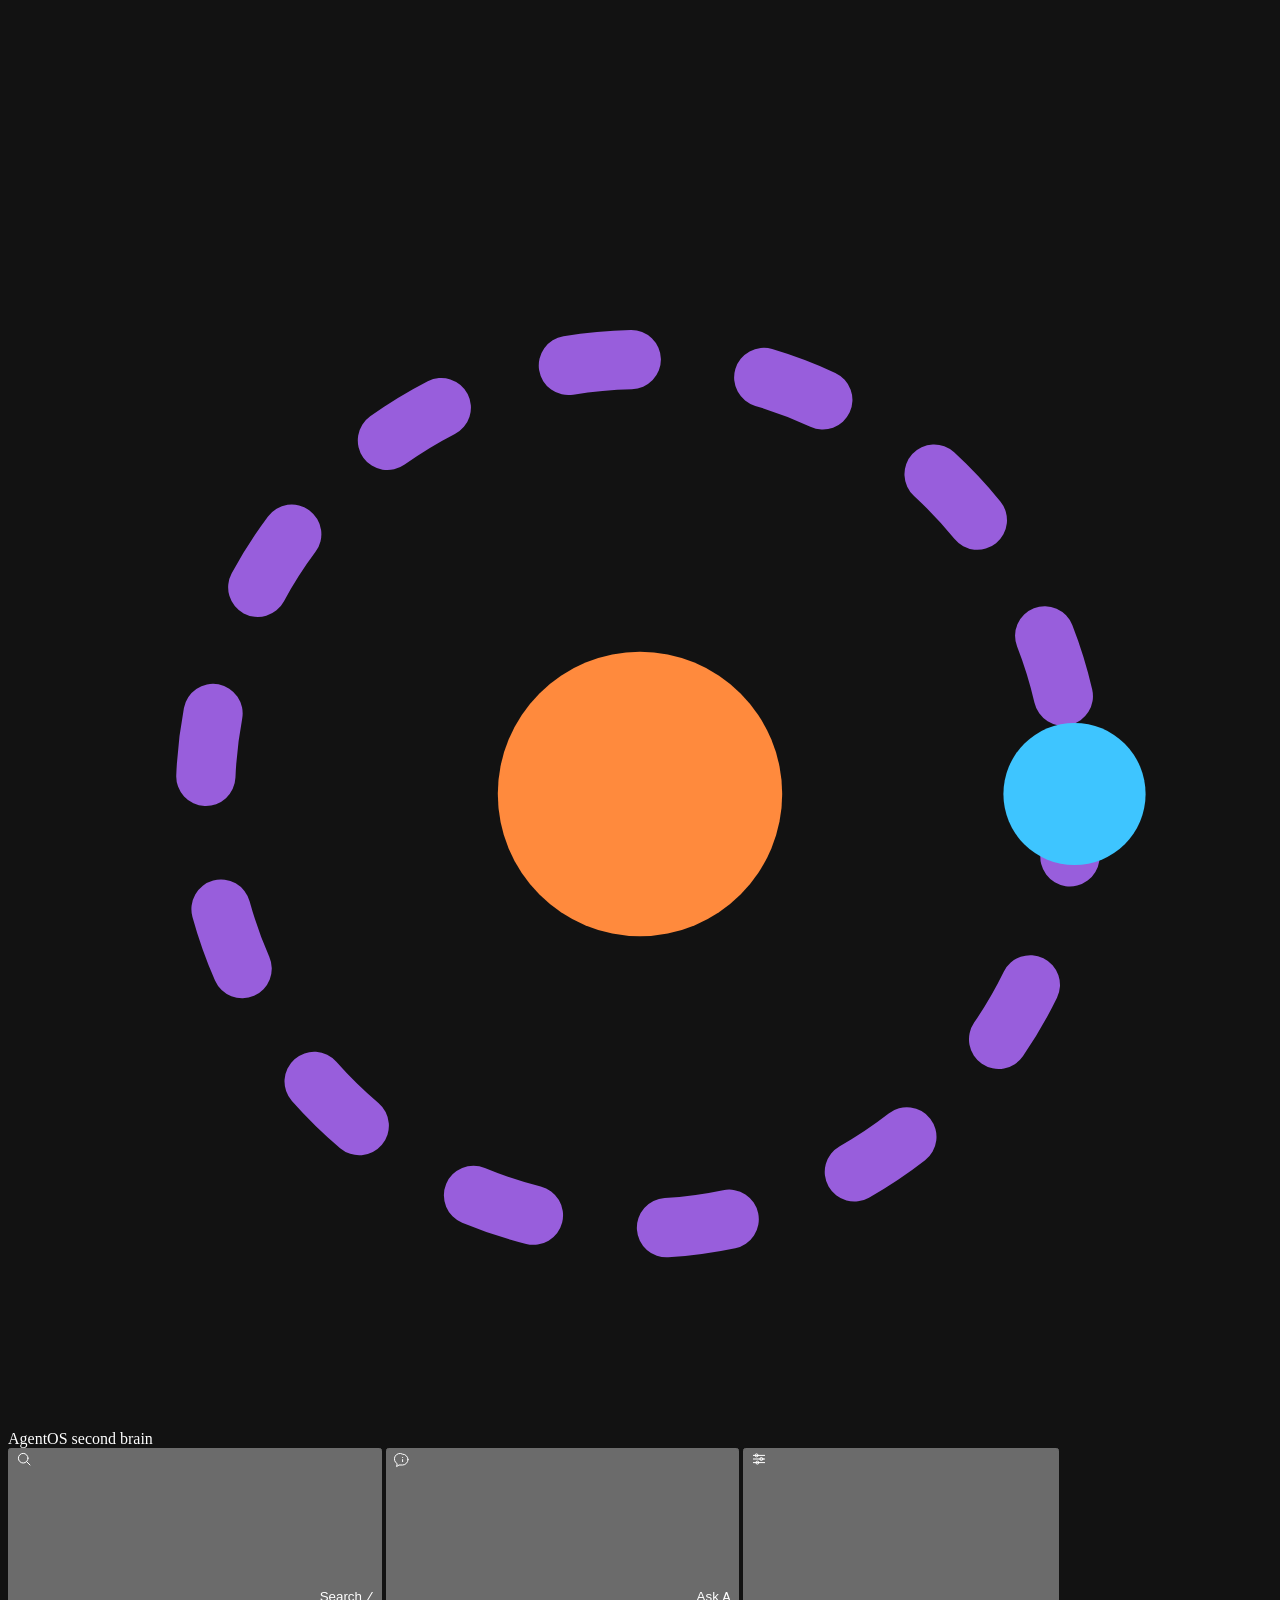
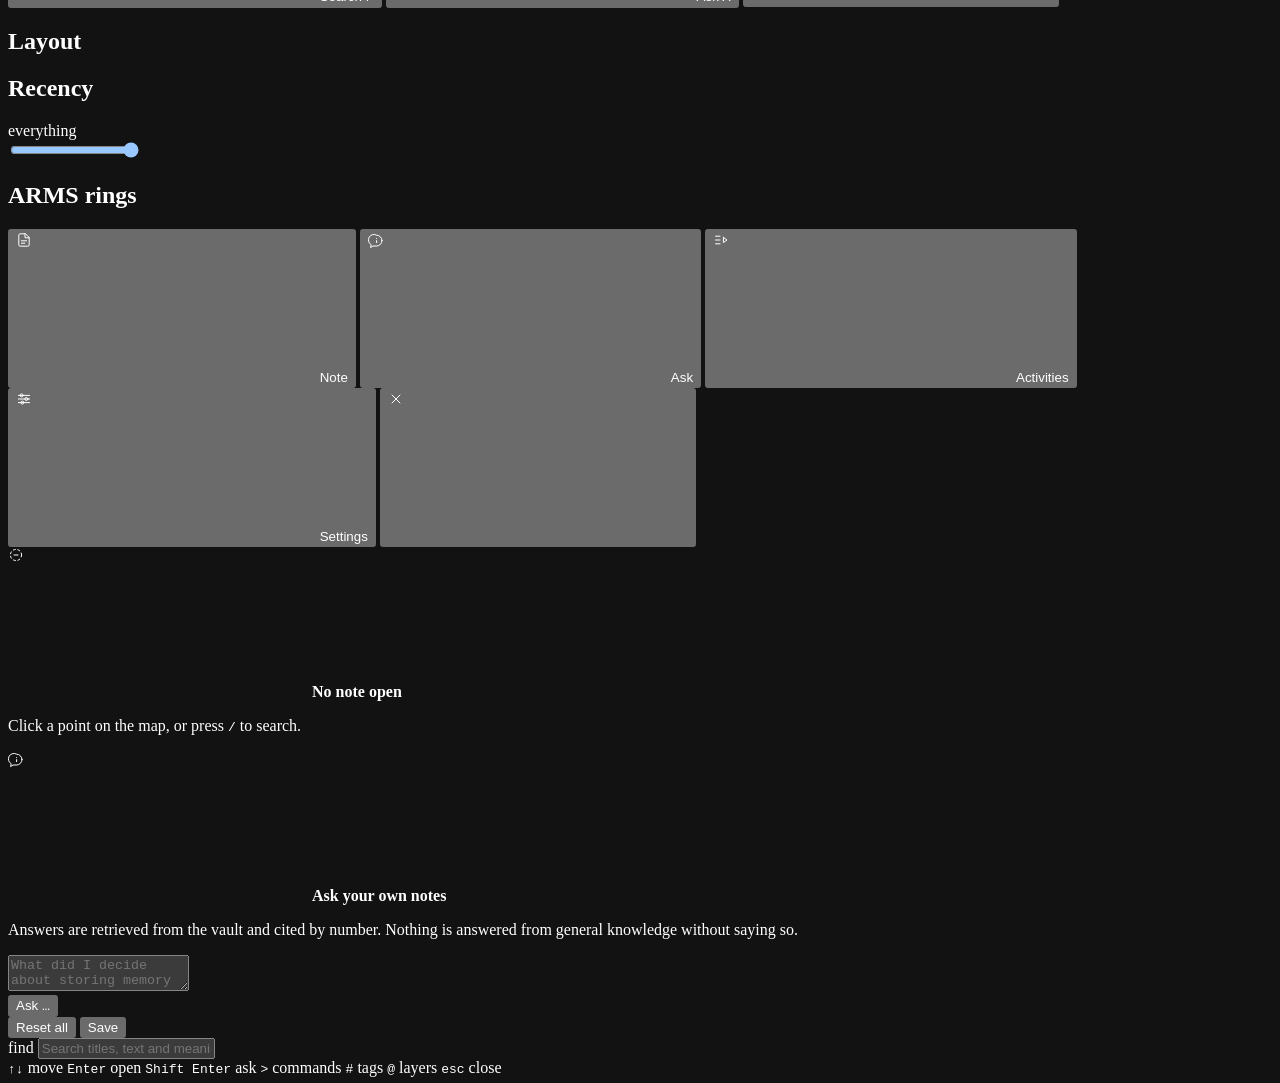
==== commit f8d9b178: "Drop the Activities topbar button, and carry the perf pass onto the deployed line Two things that be" ====
--- a/server/static/index.html
+++ b/server/static/index.html
@@ -122,10 +122,14 @@
     <svg class="i" aria-hidden="true"><use href="#i-ask"/></svg>
     <span class="lbl">Ask</span> <kbd>A</kbd>
   </button>
-  <button class="btn" data-act="activities">
-    <svg class="i" aria-hidden="true"><use href="#i-activities"/></svg>
-    <span class="lbl">Activities</span> <kbd>E</kbd>
-  </button>
+  <!-- The Activities topbar button was removed deliberately; the feature is not.
+       It had three other entry points already — the dock tab below, the `E`
+       shortcut, and the command palette — so the button was the fourth way to
+       reach one view, and it was the one costing the most. The topbar comment in
+       app.css notes that four labelled buttons plus the brand do not fit in
+       390px, which is why they collapse to bare icons on a phone; dropping this
+       one buys the remaining three their labels back. Re-add by restoring this
+       block and the `case 'activities'` arm in app.js's click switch. -->
   <button class="btn btn-icon" data-act="settings" title="Settings (,)"
           aria-label="Settings">
     <svg class="i" aria-hidden="true"><use href="#i-settings"/></svg>
